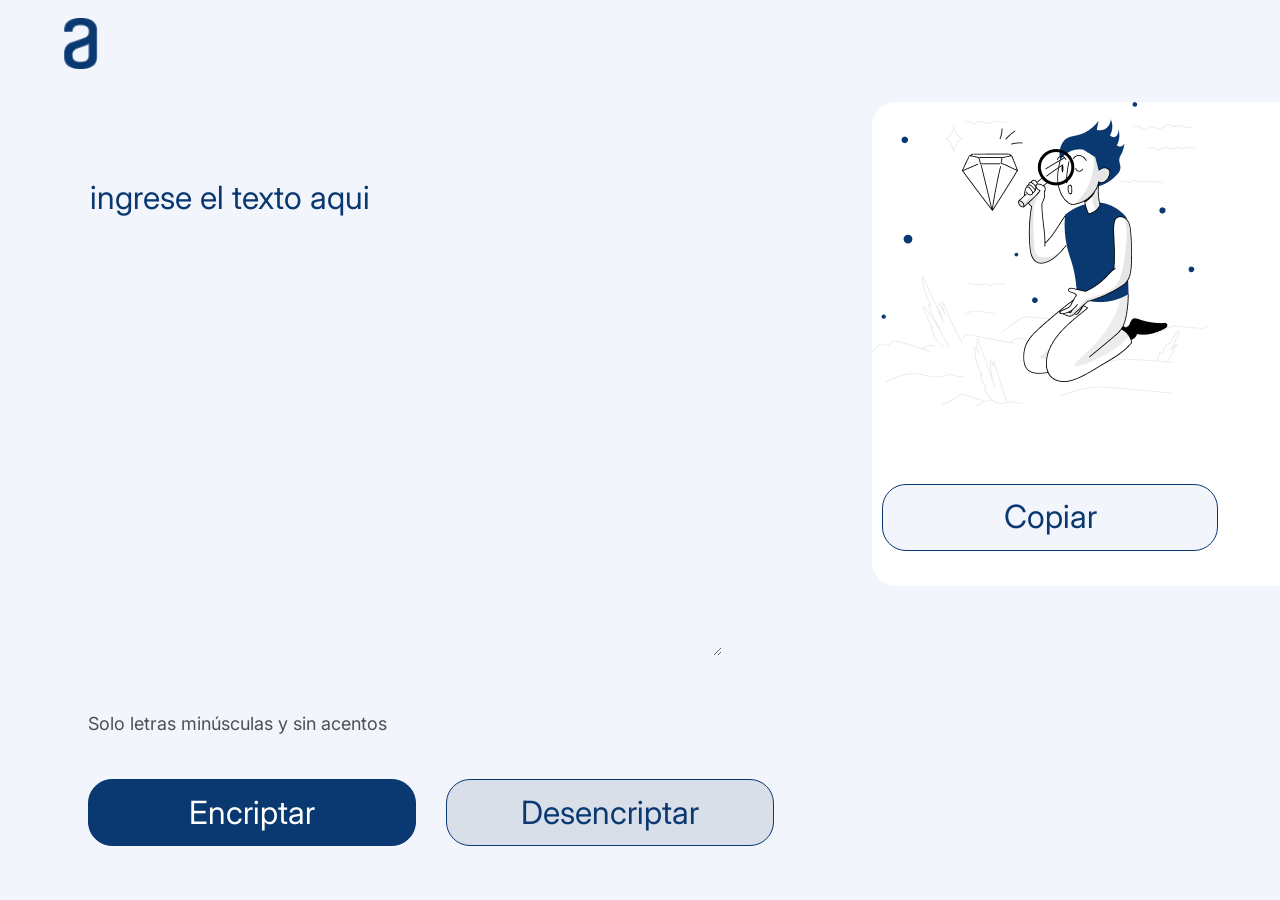
==== index.html @ 71c5b7a1 "renombre index.html" ====
<!DOCTYPE html>
<html lang="en">
<head>
    <meta charset="UTF-8">
    <meta http-equiv="X-UA-Compatible" content="IE=edge">
    <meta name="viewport" content="width=device-width, initial-scale=1.0">
    <link rel="stylesheet" href="/style.css">
    <link rel="preconnect" href="https://fonts.googleapis.com">
<link rel="preconnect" href="https://fonts.gstatic.com" crossorigin>
<link href="https://fonts.googleapis.com/css2?family=Inter:wght@100;300;400&display=swap" rel="stylesheet">
    <title>Encriptador</title>
</head>
<body>
    <header>
        <img class="logo" src="/imagenes/Logo.png" alt="logo de alura" >
    </header>
    <main>
        <section>
            <textarea class="text-area" cols="30" rows="10" placeholder="Ingrese el texto aqui"></textarea>
            <div>
                <h6 class="informacion">Solo letras minúsculas y sin acentos</h6>
            </div>
            <div class="botones">

                <button class="btn-encriptar" onclick="btnEncriptar()">Encriptar</button>
                <button class="btn-desencriptar" onclick="btnDesencriptar()">Desencriptar</button>
            </div>
        </section>
        <section>
            <textarea  id="texto"   class="mensaje" cols="20" rows="10"></textarea>
            <div id="textoCopiado">
                <button class="btn-copiar" onclick="btnPegar()">Copiar</button>
            </div>
        </section>
        <section></section>
    </main>
    <script src="/script.js"></script>
</body>
</html>
---- style.css ----
*{
    background: #F3F5FC;
    font-family: 'Inter';
    font-weight: 400;
    font-size: 32px;
    line-height: 150%;
 }

 .logo{
    padding-top: 10px;
    margin-left: 10px;
    width: 10%;
 }

 main{
    display: flex;
    margin-bottom: 50px;
    margin-left: 80px;
   
 }

 .text-area{
    border: none;
    color: #0a3871;
    margin-top: 90px;
    text-transform: lowercase; 
 }

::placeholder{color: #0a3871;}
 .text-area:focus{
    outline: none;
 }

.mensaje{
    background:white;
    background-image: url("imagenes/Muñeco.png");
    background-repeat: no-repeat;
    border:none;
    border-radius: 24px;
    color:#0a3871;
    margin-left: 98px;
    margin-top: 20px;
    padding-left: 20px;
    position: fixed;

}

.mensaje:focus{
    outline: none;
}

.botones{
    display: flex;
    margin-top: 18px;


}


.btn-encriptar{
    background: #0A3871;
    border-radius: 24px;
    border: 1px solid #0A3871 ;
    color: white;
    cursor: pointer;
    width: 328px;
    height: 67px;

}

.btn-desencriptar{
    background: #D8DFE8;
    border: 1px solid #0A3871 ;
    border-radius: 24px;
    color: #0A3871;
    cursor: pointer;
    width: 328px;
    height: 67px;
    margin-left: 30px;

}

.btn-copiar{
    border: 1px solid #0A3871;
    border-radius: 24px;
    color: #0A3871;
    cursor: pointer;
    height: 67px;
    margin-left: 108px;
    margin-top: 402px;
    position: absolute;
    width: 336px
    ;

}


.informacion{
    color: #495057;;
    font-size: 18px;
}
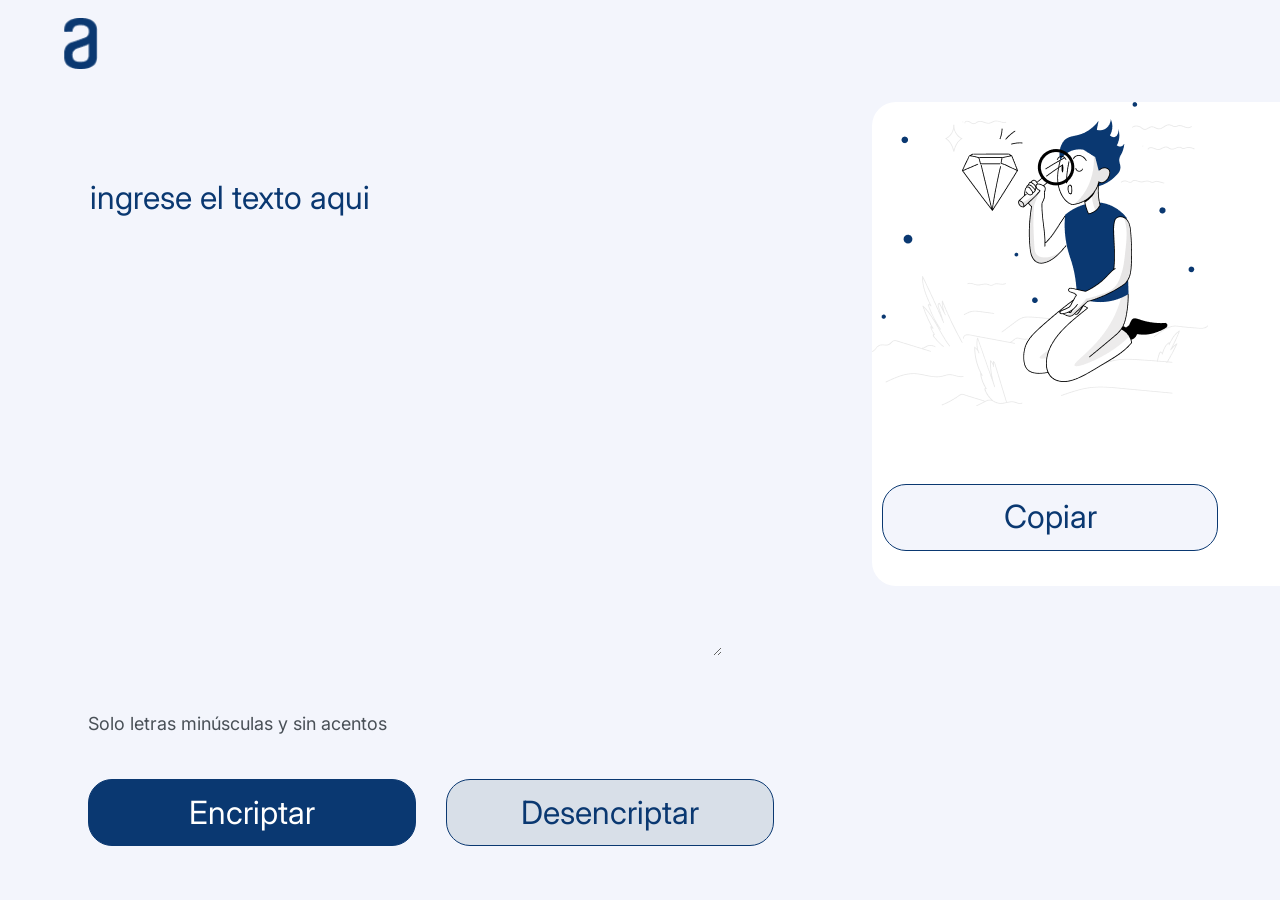
==== commit 09341e86: "actualizacion" ====
--- a/index.html
+++ b/index.html
@@ -4,7 +4,7 @@
     <meta charset="UTF-8">
     <meta http-equiv="X-UA-Compatible" content="IE=edge">
     <meta name="viewport" content="width=device-width, initial-scale=1.0">
-    <link rel="stylesheet" href="/style.css">
+    <link rel="stylesheet" href="/css/style.css">
     <link rel="preconnect" href="https://fonts.googleapis.com">
 <link rel="preconnect" href="https://fonts.gstatic.com" crossorigin>
 <link href="https://fonts.googleapis.com/css2?family=Inter:wght@100;300;400&display=swap" rel="stylesheet">
@@ -12,7 +12,7 @@
 </head>
 <body>
     <header>
-        <img class="logo" src="/imagenes/Logo.png" alt="logo de alura" >
+        <img class="logo" src="./img/Logo.png" alt="logo de alura" >
     </header>
     <main>
         <section>
@@ -34,6 +34,6 @@
         </section>
         <section></section>
     </main>
-    <script src="/script.js"></script>
+    <script src="/script/script.js"></script>
 </body>
 </html>
--- a/css/style.css
+++ b/css/style.css
@@ -0,0 +1,111 @@
+ *{
+    background: #F3F5FC;
+    font-family: 'Inter';
+    font-weight: 400;
+    font-size: 32px;
+    line-height: 150%;
+ }
+
+ .logo{
+    padding-top: 10px;
+    margin-left: 10px;
+    width: 10%;
+ }
+
+ main{
+    display: flex;
+    margin-bottom: 50px;
+    margin-left: 80px;
+   
+ }
+
+ .text-area{
+    border: none;
+    color: #0a3871;
+    margin-top: 90px;
+    text-transform: lowercase; 
+ }
+
+::placeholder{color: #0a3871;}
+ .text-area:focus{
+    outline: none;
+ }
+
+.mensaje{
+    background:white;
+    background-image: url("/img/Muñeco.png");
+    background-repeat: no-repeat;
+    border:none;
+    border-radius: 24px;
+    color:#0a3871;
+    margin-left: 98px;
+    margin-top: 20px;
+    padding-left: 20px;
+    position: fixed;
+
+}
+
+.mensaje:focus{
+    outline: none;
+}
+
+.botones{
+    display: flex;
+    margin-top: 18px;
+
+
+}
+
+
+.btn-encriptar{
+    background: #0A3871;
+    border-radius: 24px;
+    border: 1px solid #0A3871 ;
+    color: white;
+    cursor: pointer;
+    width: 328px;
+    height: 67px;
+
+}
+
+.btn-desencriptar{
+    background: #D8DFE8;
+    border: 1px solid #0A3871 ;
+    border-radius: 24px;
+    color: #0A3871;
+    cursor: pointer;
+    width: 328px;
+    height: 67px;
+    margin-left: 30px;
+
+}
+
+.btn-copiar{
+    border: 1px solid #0A3871;
+    border-radius: 24px;
+    color: #0A3871;
+    cursor: pointer;
+    height: 67px;
+    margin-left: 108px;
+    margin-top: 402px;
+    position: absolute;
+    width: 336px
+    ;
+
+}
+
+
+.informacion{
+    color: #495057;;
+    font-size: 18px;
+}
+
+
+
+
+
+
+
+
+
+
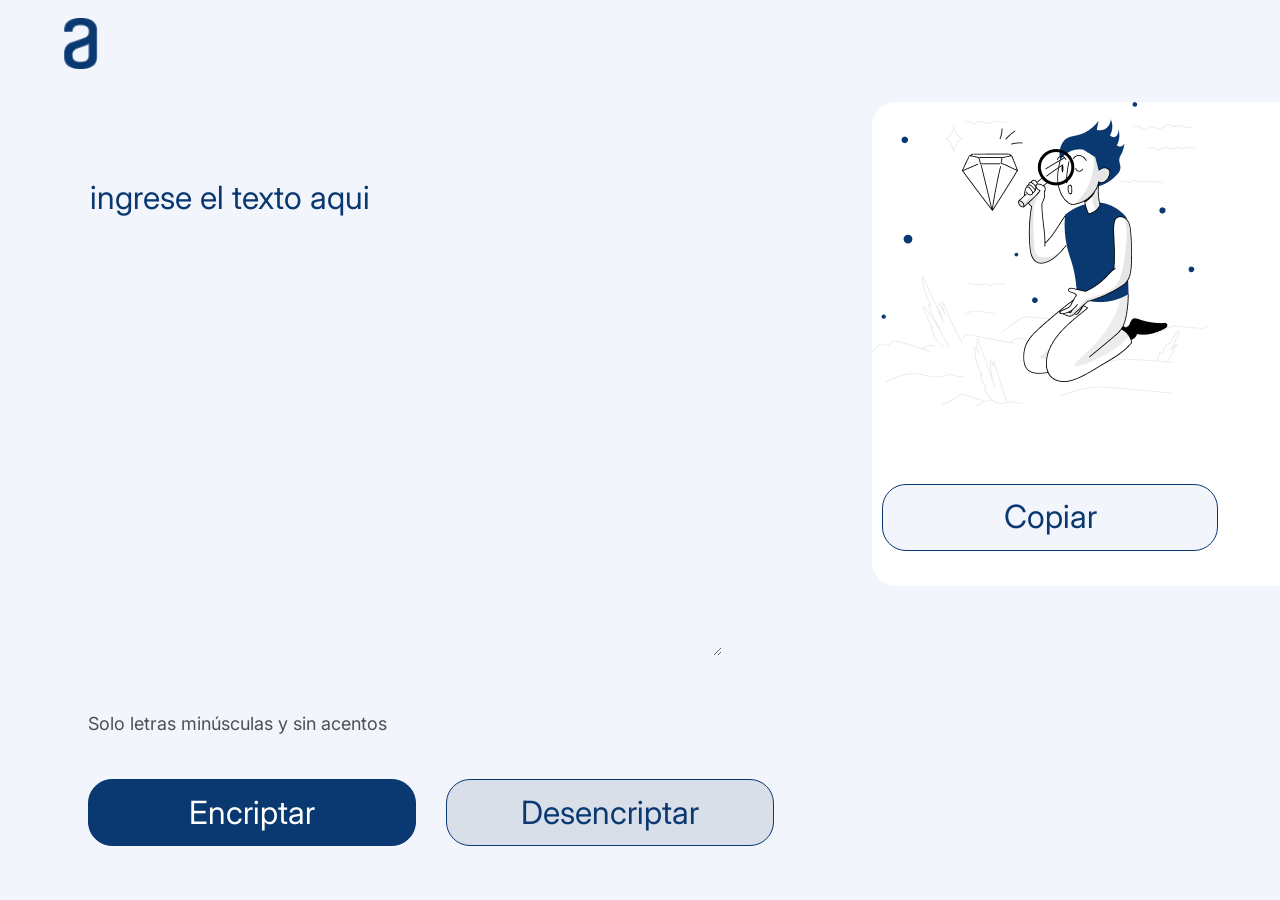
==== commit c04e5474: "actualizacion" ====
--- a/index.html
+++ b/index.html
@@ -4,7 +4,7 @@
     <meta charset="UTF-8">
     <meta http-equiv="X-UA-Compatible" content="IE=edge">
     <meta name="viewport" content="width=device-width, initial-scale=1.0">
-    <link rel="stylesheet" href="/css/style.css">
+    <link rel="stylesheet" href="./css/style.css">
     <link rel="preconnect" href="https://fonts.googleapis.com">
 <link rel="preconnect" href="https://fonts.gstatic.com" crossorigin>
 <link href="https://fonts.googleapis.com/css2?family=Inter:wght@100;300;400&display=swap" rel="stylesheet">
@@ -34,6 +34,6 @@
         </section>
         <section></section>
     </main>
-    <script src="/script/script.js"></script>
+    <script src="./script/script.js"></script>
 </body>
 </html>
